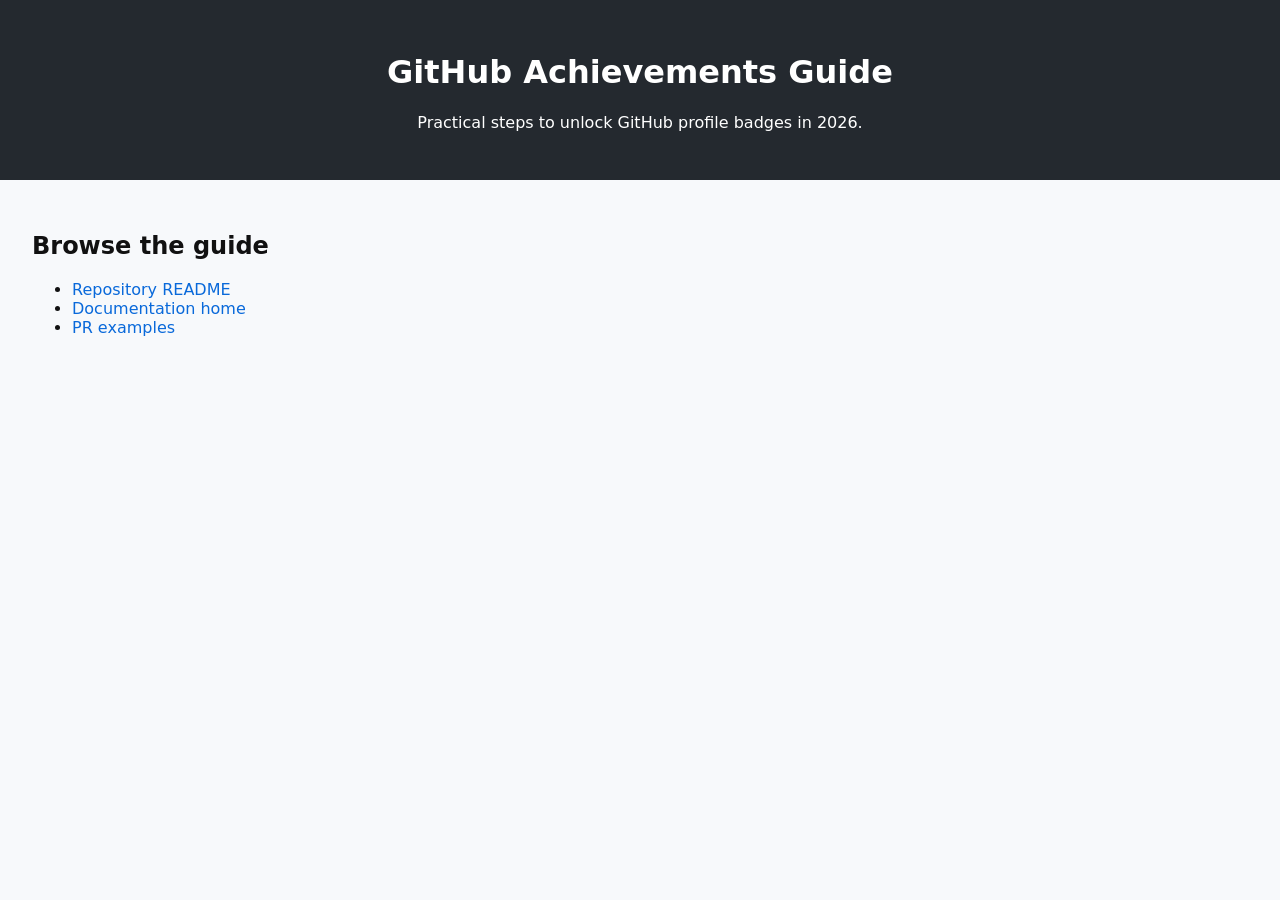
==== website/index.html @ 53257ee7 "github-profile-achievements-guide" ====
<!DOCTYPE html>
<html lang="en">
<head>
  <meta charset="UTF-8">
  <meta name="viewport" content="width=device-width, initial-scale=1.0">
  <title>GitHub Achievements Guide</title>
  <link rel="stylesheet" href="style.css">
</head>
<body>
  <header>
    <h1>GitHub Achievements Guide</h1>
    <p>Practical steps to unlock GitHub profile badges in 2026.</p>
  </header>
  <main>
    <section>
      <h2>Browse the guide</h2>
      <ul>
        <li><a href="../README.md">Repository README</a></li>
        <li><a href="../docs/index.md">Documentation home</a></li>
        <li><a href="../examples/pull-request-examples.md">PR examples</a></li>
      </ul>
    </section>
  </main>
  <script src="script.js"></script>
</body>
</html>
---- website/style.css ----
body { font-family: system-ui, -apple-system, BlinkMacSystemFont, 'Segoe UI', sans-serif; margin: 0; padding: 0; background: #f7f9fb; color: #111; }
header { background: #24292f; color: white; padding: 2rem; text-align: center; }
main { padding: 2rem; }
a { color: #0969da; text-decoration: none; }
a:hover { text-decoration: underline; }
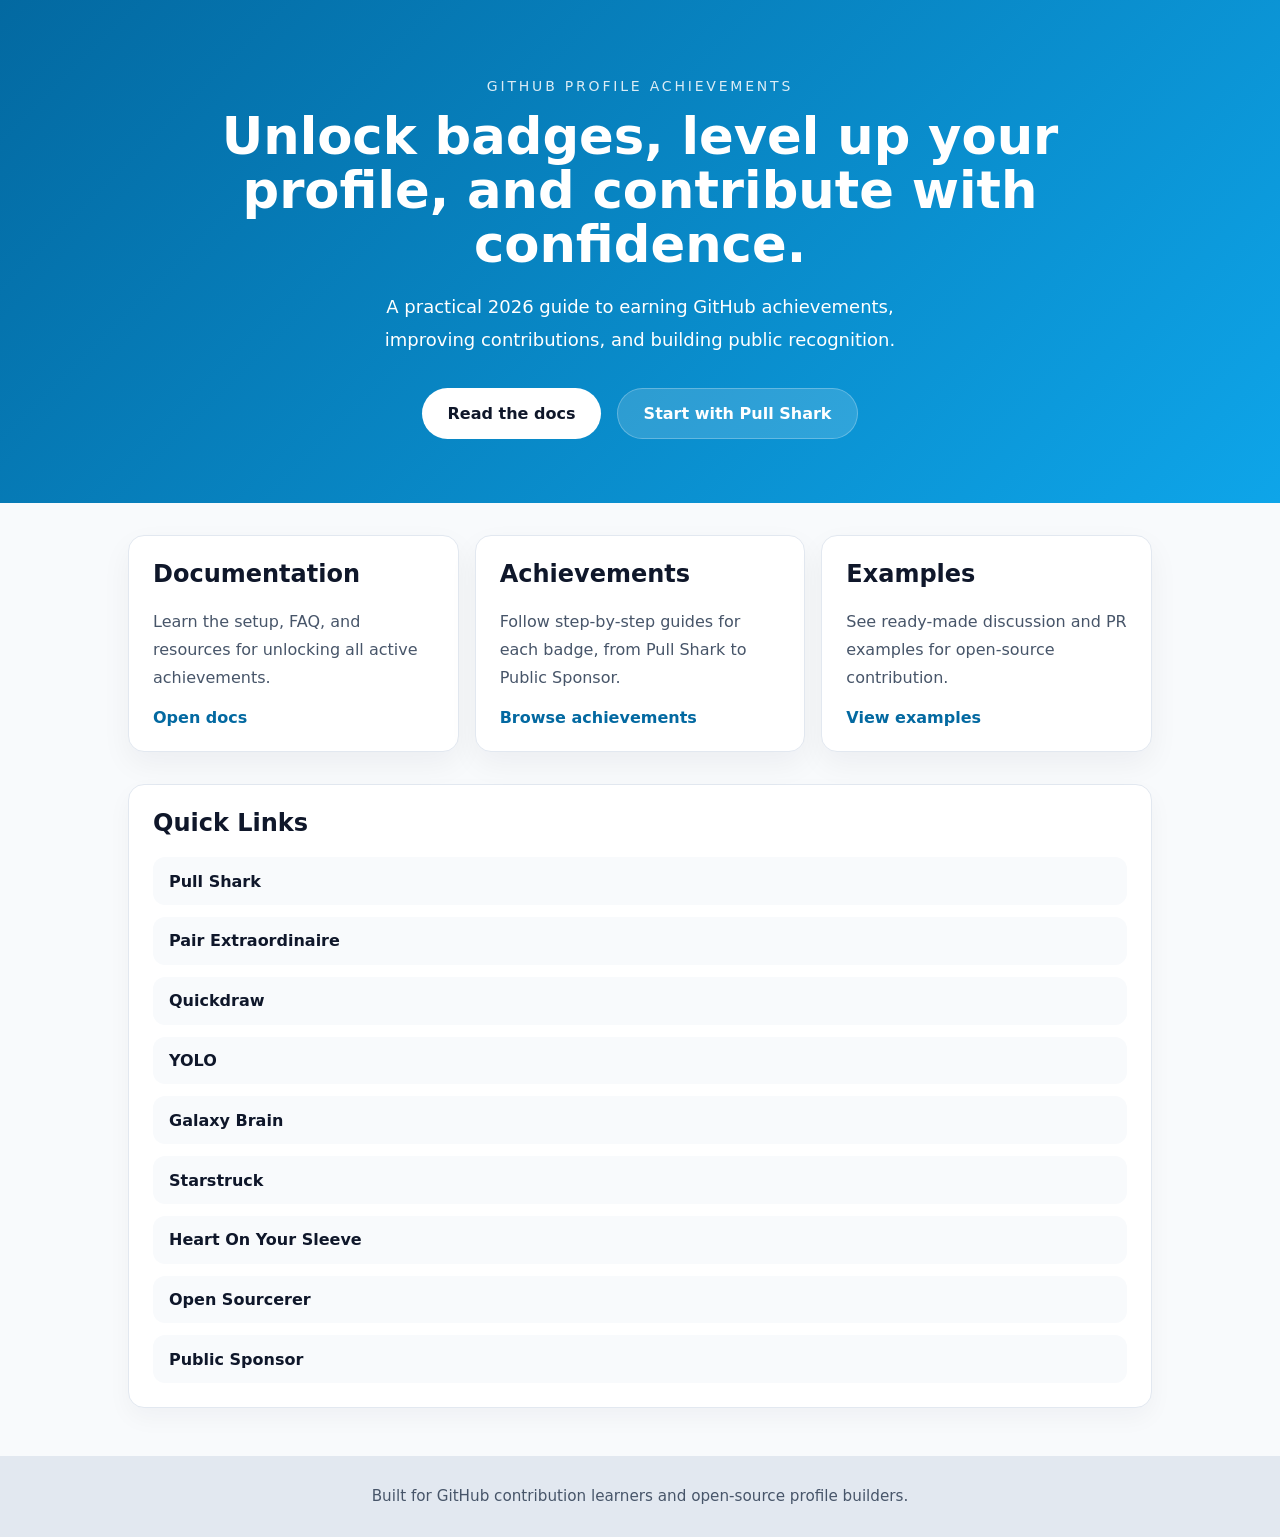
==== commit 277baa2f: "github-profile-achievements-guide" ====
--- a/website/index.html
+++ b/website/index.html
@@ -7,20 +7,55 @@
   <link rel="stylesheet" href="style.css">
 </head>
 <body>
-  <header>
-    <h1>GitHub Achievements Guide</h1>
-    <p>Practical steps to unlock GitHub profile badges in 2026.</p>
-  </header>
-  <main>
-    <section>
-      <h2>Browse the guide</h2>
-      <ul>
-        <li><a href="../README.md">Repository README</a></li>
-        <li><a href="../docs/index.md">Documentation home</a></li>
-        <li><a href="../examples/pull-request-examples.md">PR examples</a></li>
-      </ul>
-    </section>
-  </main>
+  <div class="page-shell">
+    <header class="hero">
+      <div class="hero-inner">
+        <p class="eyebrow">GitHub Profile Achievements</p>
+        <h1>Unlock badges, level up your profile, and contribute with confidence.</h1>
+        <p class="hero-text">A practical 2026 guide to earning GitHub achievements, improving contributions, and building public recognition.</p>
+        <div class="hero-actions">
+          <a class="button primary" href="../docs/index.md">Read the docs</a>
+          <a class="button secondary" href="../achievements/pull-shark/README.md">Start with Pull Shark</a>
+        </div>
+      </div>
+    </header>
+    <main class="content">
+      <section class="grid">
+        <article>
+          <h2>Documentation</h2>
+          <p>Learn the setup, FAQ, and resources for unlocking all active achievements.</p>
+          <a href="../docs/index.md">Open docs</a>
+        </article>
+        <article>
+          <h2>Achievements</h2>
+          <p>Follow step-by-step guides for each badge, from Pull Shark to Public Sponsor.</p>
+          <a href="../achievements/pull-shark/README.md">Browse achievements</a>
+        </article>
+        <article>
+          <h2>Examples</h2>
+          <p>See ready-made discussion and PR examples for open-source contribution.</p>
+          <a href="../examples/pull-request-examples.md">View examples</a>
+        </article>
+      </section>
+      <section class="achievement-list">
+        <h2>Quick Links</h2>
+        <ul>
+          <li><a href="../achievements/pull-shark/README.md">Pull Shark</a></li>
+          <li><a href="../achievements/pair-extraordinaire/README.md">Pair Extraordinaire</a></li>
+          <li><a href="../achievements/quickdraw/README.md">Quickdraw</a></li>
+          <li><a href="../achievements/yolo/README.md">YOLO</a></li>
+          <li><a href="../achievements/galaxy-brain/README.md">Galaxy Brain</a></li>
+          <li><a href="../achievements/starstruck/README.md">Starstruck</a></li>
+          <li><a href="../achievements/heart-on-your-sleeve/README.md">Heart On Your Sleeve</a></li>
+          <li><a href="../achievements/open-sourcerer/README.md">Open Sourcerer</a></li>
+          <li><a href="../achievements/public-sponsor/README.md">Public Sponsor</a></li>
+        </ul>
+      </section>
+    </main>
+    <footer class="site-footer">
+      <p>Built for GitHub contribution learners and open-source profile builders.</p>
+    </footer>
+  </div>
   <script src="script.js"></script>
 </body>
 </html>
--- a/website/style.css
+++ b/website/style.css
@@ -1,5 +1,26 @@
-body { font-family: system-ui, -apple-system, BlinkMacSystemFont, 'Segoe UI', sans-serif; margin: 0; padding: 0; background: #f7f9fb; color: #111; }
-header { background: #24292f; color: white; padding: 2rem; text-align: center; }
-main { padding: 2rem; }
-a { color: #0969da; text-decoration: none; }
-a:hover { text-decoration: underline; }
+body { margin: 0; font-family: Inter, system-ui, -apple-system, BlinkMacSystemFont, 'Segoe UI', sans-serif; color: #0f172a; background: #f8fafc; }
+.page-shell { min-height: 100vh; display: flex; flex-direction: column; }
+.hero { background: linear-gradient(135deg, #0369a1 0%, #0ea5e9 100%); color: white; padding: 4rem 1.5rem; text-align: center; }
+.hero-inner { max-width: 960px; margin: 0 auto; }
+.eyebrow { text-transform: uppercase; letter-spacing: .2em; opacity: .85; margin-bottom: 1rem; font-size: .875rem; }
+h1 { font-size: clamp(2.5rem, 4vw, 4rem); margin: 0; line-height: 1.05; }
+.hero-text { max-width: 34rem; margin: 1.25rem auto 0; font-size: 1.125rem; line-height: 1.8; }
+.hero-actions { display: flex; flex-wrap: wrap; justify-content: center; gap: 1rem; margin-top: 2rem; }
+.button { display: inline-flex; align-items: center; justify-content: center; padding: 0.95rem 1.6rem; border-radius: 999px; font-weight: 600; text-decoration: none; transition: transform .2s ease, box-shadow .2s ease; }
+.button:hover { transform: translateY(-2px); }
+.primary { background: white; color: #0f172a; }
+.secondary { background: rgba(255,255,255,.15); color: white; border: 1px solid rgba(255,255,255,.25); }
+.content { max-width: 1024px; width: 100%; margin: 2rem auto 3rem; padding: 0 1.5rem; }
+.grid { display: grid; gap: 1rem; grid-template-columns: repeat(auto-fit, minmax(220px, 1fr)); }
+article { background: white; border: 1px solid #e2e8f0; border-radius: 1rem; padding: 1.5rem; box-shadow: 0 12px 30px rgba(15,23,42,.05); }
+article h2 { margin-top: 0; }
+article p { color: #475569; line-height: 1.75; }
+article a { color: #0369a1; text-decoration: none; font-weight: 600; }
+.article a:hover { text-decoration: underline; }
+.achievement-list { background: white; border: 1px solid #e2e8f0; border-radius: 1rem; padding: 1.5rem; box-shadow: 0 10px 24px rgba(15,23,42,.04); margin-top: 2rem; }
+.achievement-list h2 { margin-top: 0; }
+.achievement-list ul { list-style: none; padding: 0; margin: 0; display: grid; gap: 0.75rem; }
+.achievement-list li { border-radius: .75rem; padding: .9rem 1rem; background: #f8fafc; }
+.achievement-list a { color: #0f172a; text-decoration: none; font-weight: 600; }
+.site-footer { background: #e2e8f0; padding: 1rem 1.5rem; text-align: center; font-size: .95rem; color: #475569; }
+@media (max-width: 640px) { .hero { padding: 3rem 1rem; } .button { width: 100%; } }
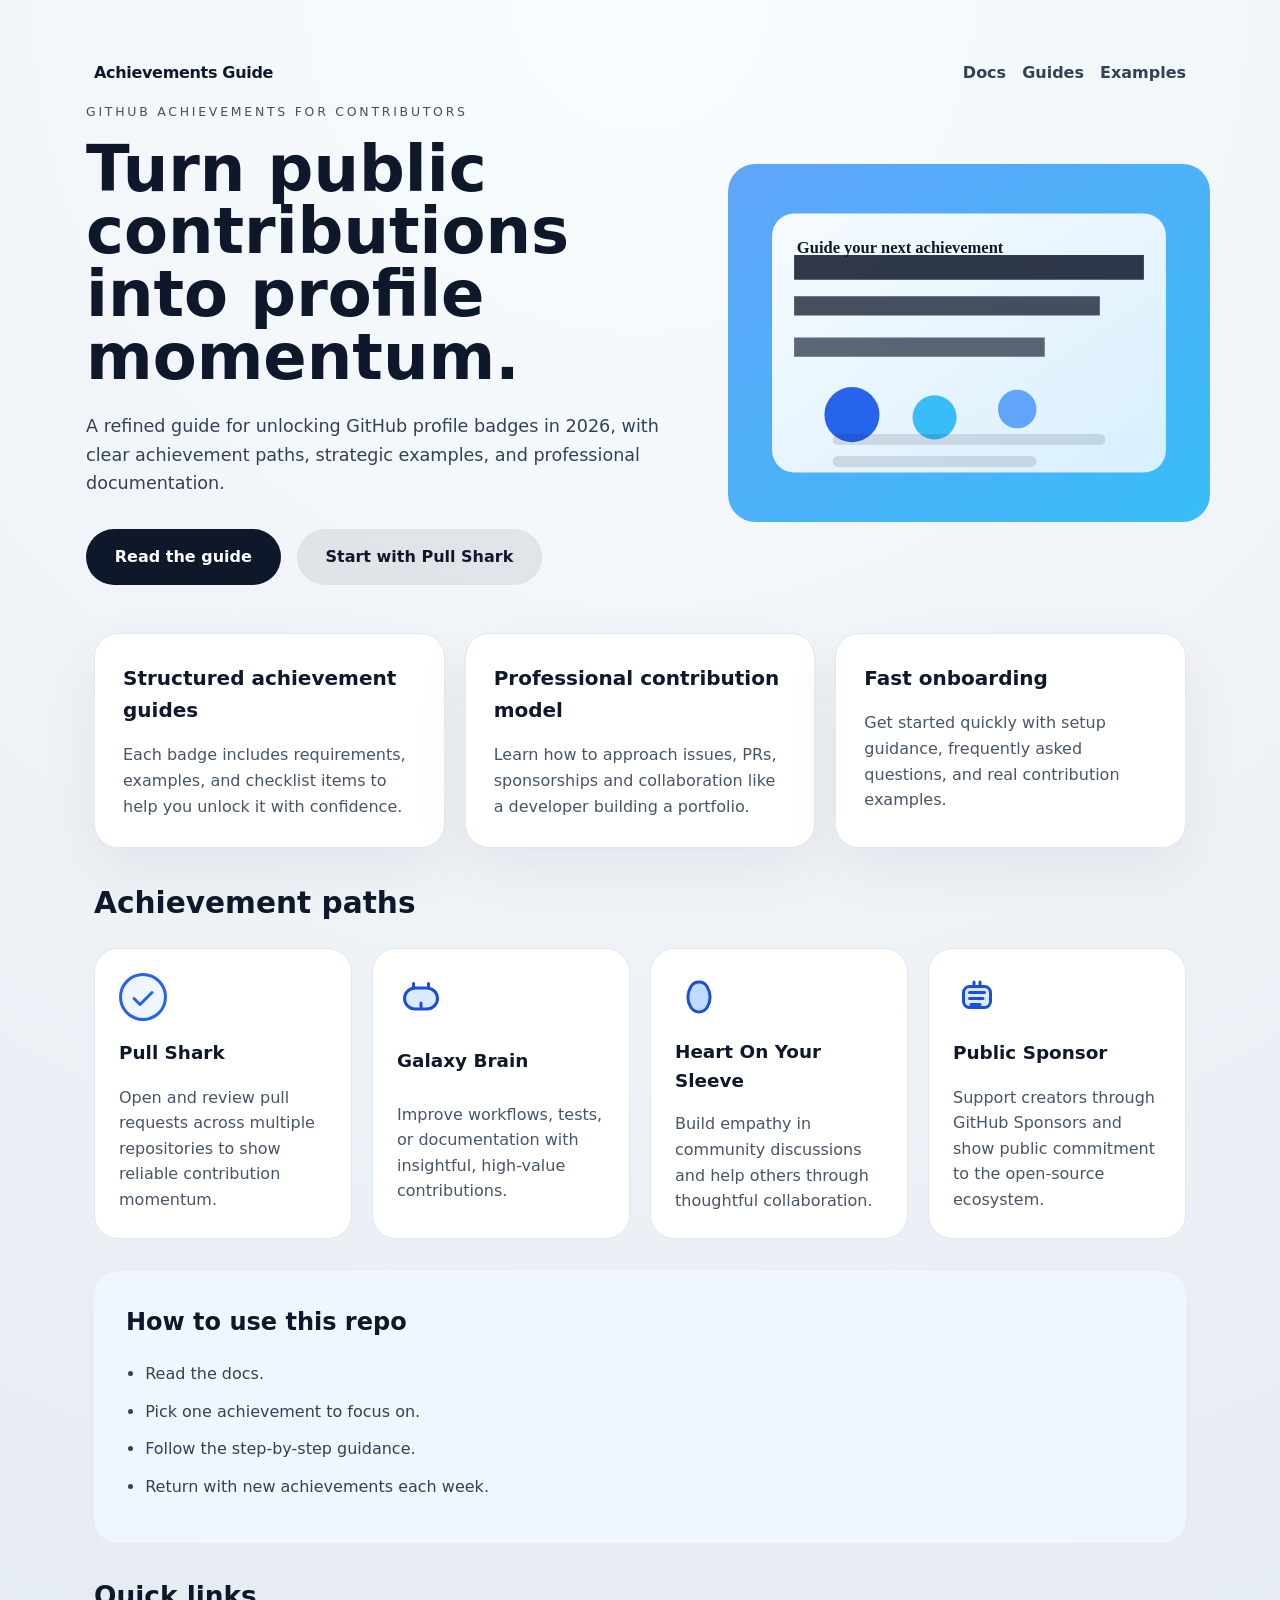
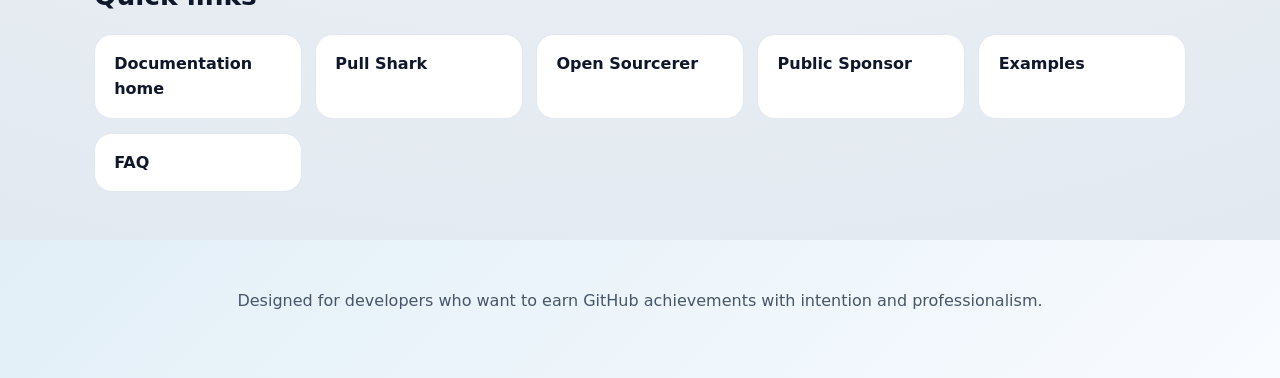
==== commit 75921c3d: "github-profile-achievements-guide" ====
--- a/website/index.html
+++ b/website/index.html
@@ -4,56 +4,84 @@
   <meta charset="UTF-8">
   <meta name="viewport" content="width=device-width, initial-scale=1.0">
   <title>GitHub Achievements Guide</title>
+  <meta name="description" content="Professional GitHub achievements guidance for contributors, open source contributors, and profile builders.">
   <link rel="stylesheet" href="style.css">
 </head>
 <body>
   <div class="page-shell">
-    <header class="hero">
-      <div class="hero-inner">
-        <p class="eyebrow">GitHub Profile Achievements</p>
-        <h1>Unlock badges, level up your profile, and contribute with confidence.</h1>
-        <p class="hero-text">A practical 2026 guide to earning GitHub achievements, improving contributions, and building public recognition.</p>
-        <div class="hero-actions">
-          <a class="button primary" href="../docs/index.md">Read the docs</a>
-          <a class="button secondary" href="../achievements/pull-shark/README.md">Start with Pull Shark</a>
+    <header id="home" class="hero" role="banner">
+      <nav class="site-nav" aria-label="Primary navigation">
+        <a class="logo" href="#home">Achievements Guide</a>
+        <div class="nav-links">
+          <a href="../docs/index.md">Docs</a>
+          <a href="../achievements/pull-shark/README.md">Guides</a>
+          <a href="../examples/pull-request-examples.md">Examples</a>
+        </div>
+      </nav>
+      <div class="hero-content">
+        <div class="hero-copy">
+          <p class="eyebrow">GitHub achievements for contributors</p>
+          <h1>Turn public contributions into profile momentum.</h1>
+          <p class="hero-text">A refined guide for unlocking GitHub profile badges in 2026, with clear achievement paths, strategic examples, and professional documentation.</p>
+          <div class="hero-actions">
+            <a class="button primary" href="../docs/index.md">Read the guide</a>
+            <a class="button secondary" href="../achievements/pull-shark/README.md">Start with Pull Shark</a>
+          </div>
+        </div>
+        <div class="hero-media">
+          <img src="../assets/images/hero-illustration.svg" alt="Illustration showing GitHub achievements and collaboration">
         </div>
       </div>
     </header>
-    <main class="content">
-      <section class="grid">
-        <article>
-          <h2>Documentation</h2>
-          <p>Learn the setup, FAQ, and resources for unlocking all active achievements.</p>
-          <a href="../docs/index.md">Open docs</a>
+    <main role="main" class="content">
+      <section class="overview-grid">
+        <article class="card">
+          <h2>Structured achievement guides</h2>
+          <p>Each badge includes requirements, examples, and checklist items to help you unlock it with confidence.</p>
         </article>
-        <article>
-          <h2>Achievements</h2>
-          <p>Follow step-by-step guides for each badge, from Pull Shark to Public Sponsor.</p>
-          <a href="../achievements/pull-shark/README.md">Browse achievements</a>
+        <article class="card">
+          <h2>Professional contribution model</h2>
+          <p>Learn how to approach issues, PRs, sponsorships and collaboration like a developer building a portfolio.</p>
         </article>
-        <article>
-          <h2>Examples</h2>
-          <p>See ready-made discussion and PR examples for open-source contribution.</p>
-          <a href="../examples/pull-request-examples.md">View examples</a>
+        <article class="card">
+          <h2>Fast onboarding</h2>
+          <p>Get started quickly with setup guidance, frequently asked questions, and real contribution examples.</p>
         </article>
       </section>
-      <section class="achievement-list">
-        <h2>Quick Links</h2>
-        <ul>
-          <li><a href="../achievements/pull-shark/README.md">Pull Shark</a></li>
-          <li><a href="../achievements/pair-extraordinaire/README.md">Pair Extraordinaire</a></li>
-          <li><a href="../achievements/quickdraw/README.md">Quickdraw</a></li>
-          <li><a href="../achievements/yolo/README.md">YOLO</a></li>
-          <li><a href="../achievements/galaxy-brain/README.md">Galaxy Brain</a></li>
-          <li><a href="../achievements/starstruck/README.md">Starstruck</a></li>
-          <li><a href="../achievements/heart-on-your-sleeve/README.md">Heart On Your Sleeve</a></li>
-          <li><a href="../achievements/open-sourcerer/README.md">Open Sourcerer</a></li>
-          <li><a href="../achievements/public-sponsor/README.md">Public Sponsor</a></li>
-        </ul>
+      <section class="features">
+        <h2>Achievement paths</h2>
+        <div class="grid">
+          <div class="feature"><img src="../assets/icons/achievement.svg" alt="Achievement icon"><h3>Pull Shark</h3><p>Open and review pull requests across multiple repositories to show reliable contribution momentum.</p></div>
+          <div class="feature"><img src="../assets/icons/brain.svg" alt="Galaxy Brain icon"><h3>Galaxy Brain</h3><p>Improve workflows, tests, or documentation with insightful, high-value contributions.</p></div>
+          <div class="feature"><img src="../assets/icons/heart.svg" alt="Heart on your sleeve icon"><h3>Heart On Your Sleeve</h3><p>Build empathy in community discussions and help others through thoughtful collaboration.</p></div>
+          <div class="feature"><img src="../assets/icons/sponsor.svg" alt="Public Sponsor icon"><h3>Public Sponsor</h3><p>Support creators through GitHub Sponsors and show public commitment to the open-source ecosystem.</p></div>
+        </div>
+      </section>
+      <section class="resource-strip">
+        <div>
+          <h2>How to use this repo</h2>
+          <ul>
+            <li>Read the docs.</li>
+            <li>Pick one achievement to focus on.</li>
+            <li>Follow the step-by-step guidance.</li>
+            <li>Return with new achievements each week.</li>
+          </ul>
+        </div>
+      </section>
+      <section class="link-list">
+        <h2>Quick links</h2>
+        <div class="link-grid">
+          <a href="../docs/index.md">Documentation home</a>
+          <a href="../achievements/pull-shark/README.md">Pull Shark</a>
+          <a href="../achievements/open-sourcerer/README.md">Open Sourcerer</a>
+          <a href="../achievements/public-sponsor/README.md">Public Sponsor</a>
+          <a href="../examples/pull-request-examples.md">Examples</a>
+          <a href="../docs/faq.md">FAQ</a>
+        </div>
       </section>
     </main>
     <footer class="site-footer">
-      <p>Built for GitHub contribution learners and open-source profile builders.</p>
+      <p>Designed for developers who want to earn GitHub achievements with intention and professionalism.</p>
     </footer>
   </div>
   <script src="script.js"></script>
--- a/website/style.css
+++ b/website/style.css
@@ -1,26 +1,60 @@
-body { margin: 0; font-family: Inter, system-ui, -apple-system, BlinkMacSystemFont, 'Segoe UI', sans-serif; color: #0f172a; background: #f8fafc; }
-.page-shell { min-height: 100vh; display: flex; flex-direction: column; }
-.hero { background: linear-gradient(135deg, #0369a1 0%, #0ea5e9 100%); color: white; padding: 4rem 1.5rem; text-align: center; }
-.hero-inner { max-width: 960px; margin: 0 auto; }
-.eyebrow { text-transform: uppercase; letter-spacing: .2em; opacity: .85; margin-bottom: 1rem; font-size: .875rem; }
-h1 { font-size: clamp(2.5rem, 4vw, 4rem); margin: 0; line-height: 1.05; }
-.hero-text { max-width: 34rem; margin: 1.25rem auto 0; font-size: 1.125rem; line-height: 1.8; }
-.hero-actions { display: flex; flex-wrap: wrap; justify-content: center; gap: 1rem; margin-top: 2rem; }
-.button { display: inline-flex; align-items: center; justify-content: center; padding: 0.95rem 1.6rem; border-radius: 999px; font-weight: 600; text-decoration: none; transition: transform .2s ease, box-shadow .2s ease; }
-.button:hover { transform: translateY(-2px); }
-.primary { background: white; color: #0f172a; }
-.secondary { background: rgba(255,255,255,.15); color: white; border: 1px solid rgba(255,255,255,.25); }
-.content { max-width: 1024px; width: 100%; margin: 2rem auto 3rem; padding: 0 1.5rem; }
-.grid { display: grid; gap: 1rem; grid-template-columns: repeat(auto-fit, minmax(220px, 1fr)); }
-article { background: white; border: 1px solid #e2e8f0; border-radius: 1rem; padding: 1.5rem; box-shadow: 0 12px 30px rgba(15,23,42,.05); }
-article h2 { margin-top: 0; }
-article p { color: #475569; line-height: 1.75; }
-article a { color: #0369a1; text-decoration: none; font-weight: 600; }
-.article a:hover { text-decoration: underline; }
-.achievement-list { background: white; border: 1px solid #e2e8f0; border-radius: 1rem; padding: 1.5rem; box-shadow: 0 10px 24px rgba(15,23,42,.04); margin-top: 2rem; }
-.achievement-list h2 { margin-top: 0; }
-.achievement-list ul { list-style: none; padding: 0; margin: 0; display: grid; gap: 0.75rem; }
-.achievement-list li { border-radius: .75rem; padding: .9rem 1rem; background: #f8fafc; }
-.achievement-list a { color: #0f172a; text-decoration: none; font-weight: 600; }
-.site-footer { background: #e2e8f0; padding: 1rem 1.5rem; text-align: center; font-size: .95rem; color: #475569; }
-@media (max-width: 640px) { .hero { padding: 3rem 1rem; } .button { width: 100%; } }
+/* Global styles */
+:root {
+  color-scheme: light;
+  font-family: Inter, system-ui, -apple-system, BlinkMacSystemFont, 'Segoe UI', sans-serif;
+  color: #0f172a;
+  background: #f8fafc;
+  line-height: 1.6;
+  scroll-behavior: smooth;
+}
+* { box-sizing: border-box; }
+body { margin: 0; min-height: 100vh; background: radial-gradient(circle at top, #f8fdff 0%, #f1f5f9 35%, #e2e8f0 100%); }
+a { color: inherit; text-decoration: none; }
+img { display: block; max-width: 100%; }
+button, a { transition: all 0.2s ease; }
+a:focus-visible, .button:focus-visible, .nav-links a:focus-visible { outline: 3px solid rgba(14,165,233,0.6); outline-offset: 3px; }
+.page-shell { display: flex; flex-direction: column; min-height: 100vh; }
+.site-nav { display: flex; align-items: center; justify-content: space-between; padding: 1.25rem 1.5rem 0; max-width: 1140px; margin: 0 auto; }
+.logo { font-weight: 800; letter-spacing: -0.02em; color: #0f172a; }
+.nav-links { display: flex; gap: 1rem; }
+.nav-links a { color: #334155; font-weight: 600; }
+.nav-links a:hover, .button:hover { opacity: 0.88; }
+.hero { padding: 2.5rem 1.5rem 3rem; }
+.hero-content { display: grid; gap: 2rem; align-items: center; max-width: 1140px; margin: 0 auto; grid-template-columns: 1.3fr 1fr; }
+.hero-copy { padding: 1rem; }
+.eyebrow { margin: 0 0 1rem; text-transform: uppercase; letter-spacing: .22em; font-size: .78rem; color: #0f172a; opacity: .75; }
+h1 { margin: 0; font-size: clamp(2.5rem, 5vw, 4rem); line-height: 0.98; color: #0f172a; }
+.hero-text { margin: 1.5rem 0 0; font-size: 1.1rem; max-width: 42rem; color: #334155; }
+.hero-actions { display: flex; flex-wrap: wrap; gap: 1rem; margin-top: 2rem; }
+.button { display: inline-flex; align-items: center; justify-content: center; padding: 0.95rem 1.8rem; border-radius: 999px; font-weight: 700; }
+.primary { background: #0f172a; color: #fff; }
+.secondary { background: rgba(15,23,42,.08); color: #0f172a; }
+.hero-media { display: flex; justify-content: center; align-items: center; }
+.content { max-width: 1140px; width: 100%; margin: 0 auto 3rem; padding: 0 1.5rem; }
+.overview-grid, .grid { display: grid; gap: 1.25rem; }
+.overview-grid { grid-template-columns: repeat(auto-fit, minmax(240px, 1fr)); margin-top: -1rem; }
+.card { background: #ffffff; border: 1px solid #e2e8f0; border-radius: 24px; padding: 1.75rem; box-shadow: 0 20px 60px rgba(15,23,42,.06); }
+.card h2 { margin-top: 0; font-size: 1.25rem; }
+.card p { margin: 0.85rem 0 0; color: #475569; }
+.features { margin-top: 2rem; }
+.features h2 { margin-bottom: 1.25rem; font-size: 1.85rem; }
+.grid { grid-template-columns: repeat(auto-fit, minmax(220px, 1fr)); }
+.feature { background: #ffffff; border: 1px solid #e2e8f0; border-radius: 24px; padding: 1.5rem; display: grid; gap: 1rem; min-height: 260px; }
+.feature img { width: 48px; height: 48px; }
+.feature h3 { margin: 0; font-size: 1.15rem; }
+.feature p { margin: 0; color: #475569; }
+.resource-strip { margin: 2rem 0; padding: 2rem; background: #eff6ff; border-radius: 24px; }
+.resource-strip h2 { margin-top: 0; }
+.resource-strip ul { margin: 1rem 0 0; padding-left: 1.2rem; color: #334155; }
+.resource-strip li { margin-bottom: 0.75rem; }
+.link-list { margin-top: 2rem; }
+.link-list h2 { margin-bottom: 1rem; font-size: 1.65rem; }
+.link-grid { display: grid; gap: 0.85rem; grid-template-columns: repeat(auto-fit, minmax(180px, 1fr)); }
+.link-grid a { display: block; padding: 1rem 1.2rem; background: #ffffff; border: 1px solid #e2e8f0; border-radius: 18px; color: #0f172a; font-weight: 600; }
+.site-footer { padding: 2rem 1.5rem 3rem; margin-top: auto; background: linear-gradient(135deg, #e2eff7 0%, #f8fbff 100%); text-align: center; color: #475569; }
+@media (max-width: 900px) { .hero-content { grid-template-columns: 1fr; } }
+@media (max-width: 640px) {
+  .site-nav { flex-direction: column; align-items: flex-start; gap: 1rem; }
+  .hero { padding-top: 1.5rem; }
+  .button { width: 100%; justify-content: center; }
+}
